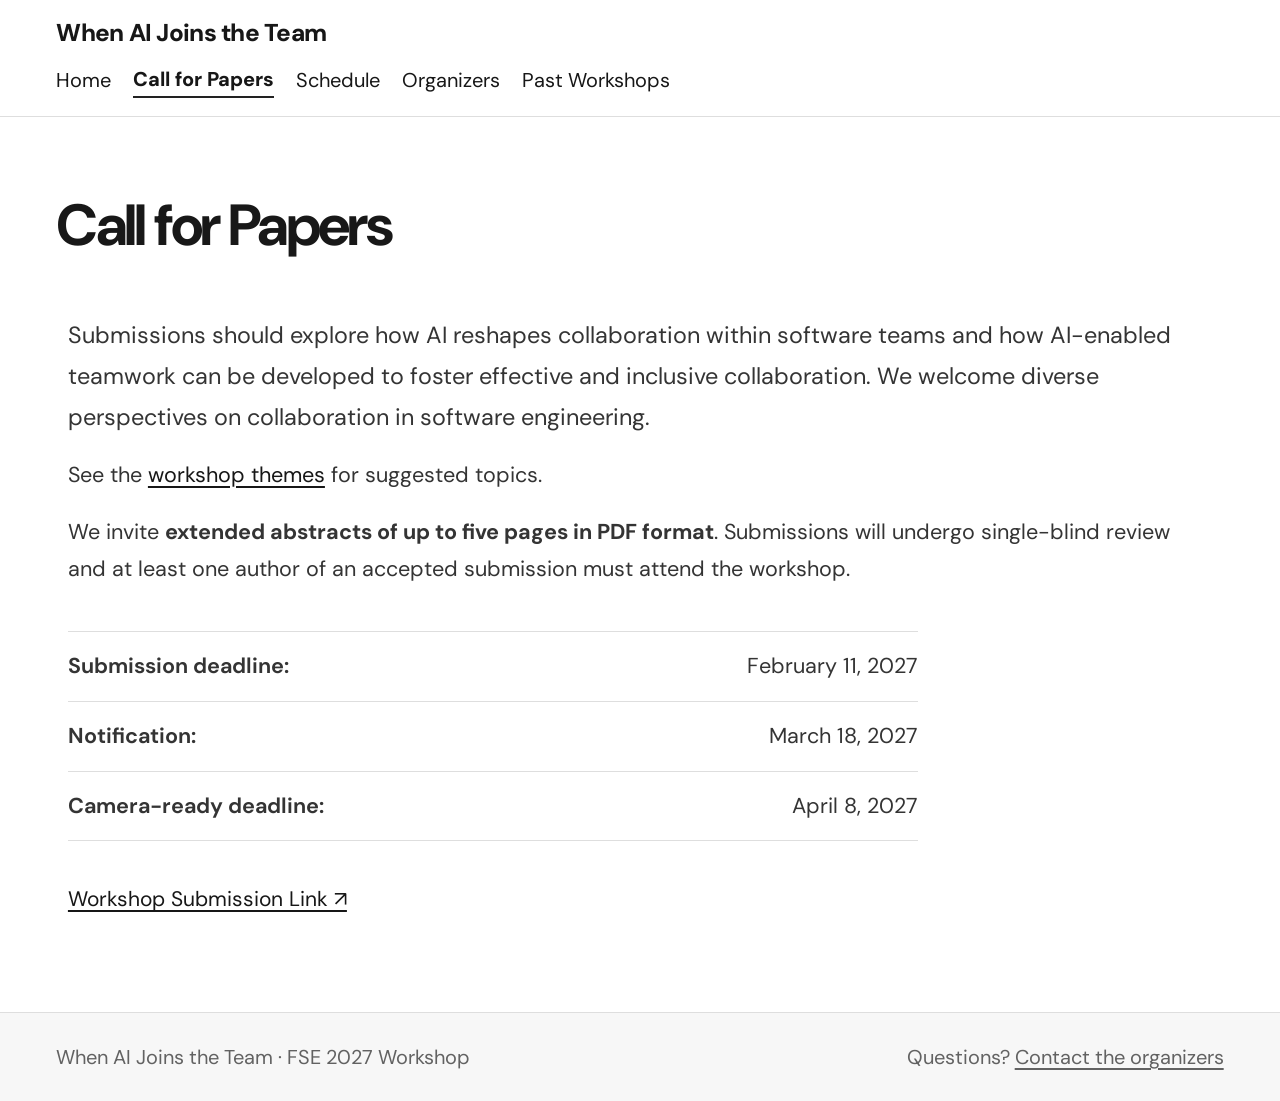
==== call-for-papers.html @ 19bbfbdb "website but not past workshops" ====
<!DOCTYPE html>

<html lang="en"><head><meta charset="utf-8"/><meta content="width=device-width,initial-scale=1" name="viewport"/><meta content="When AI Joins the Team: Rethinking Collaboration in Software Engineering, proposed FSE 2027 workshop." name="description"/><title>Call for Papers | When AI Joins the Team</title><style>@import url('https://fonts.googleapis.com/css2?family=DM+Sans:wght@400;500;600;700;800&display=swap');
:root{--ink:#181818;--body:#343434;--muted:#626262;--line:#dedede;--soft:#fafafa;--white:#fff}
*{box-sizing:border-box}html{scroll-behavior:smooth}body{margin:0;background:var(--white);color:var(--body);font:18px/1.72 'DM Sans',Arial,sans-serif}a{color:#171717;text-underline-offset:4px}a:hover{text-decoration-thickness:2px}.container{max-width:1100px;margin:auto;padding:0 28px}.topbar{background:#fff;border-bottom:1px solid var(--line);position:sticky;top:0;z-index:20}.nav{min-height:82px;display:flex;justify-content:space-between;align-items:center;gap:25px}.brand{font-weight:800;font-size:1.08rem;line-height:1.3;text-decoration:none;letter-spacing:-.03em;max-width:270px}.nav-links{display:flex;gap:13px 20px;flex-wrap:wrap;align-items:center;font-size:.94rem}.nav-links a{text-decoration:none;white-space:nowrap}.nav-links a[aria-current=page]{font-weight:800;border-bottom:2px solid #222}.nav-links a:hover{text-decoration:underline}.hero{padding:98px 0 90px;background:var(--soft);border-bottom:1px solid var(--line)}.kicker{font-size:.82rem;font-weight:800;letter-spacing:.12em;text-transform:uppercase;color:var(--muted);margin:0 0 22px}.hero h1{font-size:clamp(2.8rem,5vw,4.8rem);letter-spacing:-.05em;line-height:1.14;max-width:940px;margin:0 0 26px;color:var(--ink)}.hero h1 span{display:block;font-size:.67em;font-weight:600;margin-top:10px}.lead{font-size:clamp(1.35rem,2.2vw,1.75rem);line-height:1.55;font-weight:500;max-width:830px;margin:0 0 28px}.meta{display:flex;flex-wrap:wrap;gap:10px;margin-top:28px}.chip{font-size:.91rem;background:#fff;border:1px solid var(--line);border-radius:99px;padding:7px 14px}.page-heading{padding:75px 0 48px;background:var(--soft);border-bottom:1px solid var(--line)}.page-heading h1{font-size:clamp(2.7rem,4vw,4rem);line-height:1.16;letter-spacing:-.045em;color:var(--ink);margin:0 0 15px}.page-heading p{max-width:800px;font-size:1.2rem;margin:0}main section{padding:64px 0}h2{font-size:2.15rem;line-height:1.2;letter-spacing:-.035em;color:var(--ink);margin:0 0 24px}h3{font-size:1.35rem;line-height:1.3;color:var(--ink);margin:0 0 12px}p{margin:0 0 19px}.abstract,.intro,.section-intro{max-width:900px;font-size:1.12rem}.grid{display:grid;grid-template-columns:repeat(3,minmax(0,1fr));gap:18px;margin-top:28px}.tile{padding:27px;border:1px solid var(--line);border-radius:8px;background:#fafafa}.tile:nth-child(even){background:#ededed}.tile p{margin-bottom:0}.tile h3{font-size:1.24rem}.organizer{display:grid;grid-template-columns:145px minmax(0,1fr);gap:30px;border-top:1px solid var(--line);padding:35px 0}.organizer-photo{width:145px;height:168px;object-fit:cover;object-position:center top;border-radius:6px;border:1px solid var(--line)}.organizer-copy{min-width:0}.affiliation,.small{color:var(--muted)}.contact-links{font-size:1rem}.schedule{border-collapse:collapse;width:100%;margin-top:26px}.schedule td{padding:16px 14px;border-bottom:1px solid var(--line);vertical-align:top}.schedule td:first-child{font-weight:700;white-space:nowrap;width:220px}.dates{display:grid;gap:10px;margin:28px 0}.dates div{background:#f6f6f6;padding:13px 17px;border-radius:5px}.note{border-left:3px solid #555;background:#fafafa;padding:23px;margin-top:26px}.note .small{font-size:1rem}.submission-link{font-size:1.1rem}.link-card{border:1px solid var(--line);border-radius:8px;padding:28px;background:#fafafa;margin:15px 0}.link-card:nth-child(even){background:#ededed}.link-card h3{margin-bottom:6px}.link-card p{margin:0}.placeholder{color:#6a6a6a;font-style:italic}.home-intro{max-width:890px}.home-intro p{font-size:1.19rem}.feature-list{display:grid;grid-template-columns:repeat(3,1fr);gap:20px;margin:30px 0}.feature{border-top:2px solid #333;padding:19px 0}.feature h3{font-size:1.2rem}.feature p{font-size:1rem}.inline-link{font-weight:700}.bottom-note{padding:35px 0 75px}footer{background:#f7f7f7;border-top:1px solid var(--line);padding:27px 0;font-size:.92rem;color:var(--muted)}footer .container{display:flex;justify-content:space-between;gap:20px;flex-wrap:wrap}footer a{color:var(--muted)}@media(max-width:800px){.nav{align-items:flex-start;padding-top:16px;padding-bottom:16px;flex-direction:column;gap:12px}.nav-links{gap:10px 17px}.hero{padding:65px 0}.page-heading{padding:54px 0 40px}.grid,.feature-list{grid-template-columns:1fr 1fr}.organizer{grid-template-columns:105px minmax(0,1fr);gap:17px}.organizer-photo{width:105px;height:124px}}@media(max-width:560px){body{font-size:17px}.container{padding:0 20px}.grid,.feature-list{grid-template-columns:1fr}.organizer{grid-template-columns:1fr}.organizer-photo{width:135px;height:156px}.schedule td:first-child{width:auto;white-space:normal}.schedule td{padding:13px 8px}main section{padding:48px 0}}
/* Keep navigation readable on narrower desktop screens */
@media(min-width:801px) and (max-width:1200px){.nav{flex-direction:column;align-items:flex-start;padding-top:16px;padding-bottom:16px}.brand{max-width:none}}

/* Wide, fluid and accessible responsive layout */
html {font-size: 20px;}
body {font-size: 1.08rem; line-height: 1.7; overflow-x: hidden;}
.container {width: min(94%, 1720px); max-width: none; padding-inline: clamp(12px, 1.4vw, 30px); margin-inline: auto;}
.nav {min-height: 92px; gap: 22px;}
.brand {font-size: 1.22rem; max-width: 330px; flex-shrink: 0;}
.nav-links {font-size: 1rem; gap: 12px 22px;}
.hero {padding-block: clamp(65px, 7vw, 130px);}
.hero h1 {font-size: clamp(3.1rem, 5.3vw, 6.4rem); max-width: 1500px;}
.lead {font-size: clamp(1.45rem, 2.3vw, 2.35rem); max-width: 1250px;}
.kicker, .chip {font-size: .95rem;}
.page-heading h1 {font-size: clamp(2.9rem, 4.2vw, 5rem);}
.page-heading p {font-size: 1.3rem; max-width: 1250px;}
main section {padding-block: clamp(55px, 5vw, 100px);}
h2 {font-size: clamp(2.1rem, 2.8vw, 3.25rem);}
h3 {font-size: clamp(1.45rem, 1.65vw, 2rem);}
.abstract,.intro,.section-intro,.home-intro {max-width: 1450px;}
.abstract,.intro,.section-intro,.home-intro p {font-size: 1.17rem;}
.grid {grid-template-columns: repeat(3,minmax(0,1fr)); gap: clamp(15px,1.5vw,28px);}
.tile {padding: clamp(24px,2vw,38px);}
.tile h3 {font-size: 1.42rem;}
.feature-list {gap: clamp(18px,2vw,35px);}
.feature h3 {font-size: 1.45rem;}
.feature p,.contact-links,.submission-link {font-size: 1.1rem;}
.organizer {grid-template-columns: 190px minmax(0,1fr); gap: 38px;}
.organizer-photo {width: 190px; height: 220px;}
.schedule td {padding: 21px 18px;}
footer {font-size: 1rem;}
@media (max-width: 1320px) {
  .nav {flex-direction:column; align-items:flex-start; padding-block: 18px; gap:12px;}
  .brand {max-width:none;}
  .nav-links {gap: 10px 22px;}
}
@media (max-width: 950px) {
  html {font-size: 18px;}
  .container {width: 96%; padding-inline: 16px;}
  .grid,.feature-list {grid-template-columns:repeat(2,minmax(0,1fr));}
  .hero h1 {font-size: clamp(2.6rem,6vw,4.5rem);}
  .organizer {grid-template-columns: 145px minmax(0,1fr);}
  .organizer-photo {width:145px;height:170px;}
}
@media (max-width: 600px) {
  html {font-size: 17px;}
  .container {width:100%; padding-inline:20px;}
  .topbar {position:static;}
  .nav-links {font-size: .99rem; gap:10px 16px;}
  .hero {padding-block: 55px;}
  .hero h1 {font-size: clamp(2.45rem,10vw,3.4rem); overflow-wrap:break-word;}
  .lead {font-size:1.3rem;}
  .grid,.feature-list {grid-template-columns:1fr;}
  .organizer {grid-template-columns:1fr;gap:15px;}
  .organizer-photo {width:145px;height:170px;}
  .schedule td {padding:14px 9px;}
  .schedule td:first-child {width: 35%;white-space:normal;}
}
/* Clear English and accessible reading widths */
 p,li {line-height:1.75;} .home-intro p {max-width: 78ch;} .deadline-banner {margin-top:22px;display:inline-block;background:#fff;border:2px solid #292929;border-radius:7px;padding:14px 22px;font-size:clamp(1.05rem,1.6vw,1.4rem);color:#171717;} .deadline-banner strong{font-weight:800;} @media(max-width:600px){.deadline-banner{display:block;padding:13px 16px;}}

/* Refined submission date: elegant informational strip */
.deadline-banner{display:flex;align-items:center;gap:clamp(14px,2vw,28px);width:fit-content;max-width:100%;margin-top:32px;padding:18px 26px;background:#f0f0f0;border:1px solid #d8d8d8;border-left:5px solid #272727;border-radius:4px;color:#1b1b1b;box-shadow:none;}
.deadline-banner .deadline-label{font-size:.85rem;font-weight:700;letter-spacing:.075em;text-transform:uppercase;color:#505050;}
.deadline-banner .deadline-date{font-size:clamp(1.25rem,2vw,1.8rem);font-weight:800;line-height:1.25;letter-spacing:-.02em;}
.home-abstract{background:#fff;} .home-abstract .abstract{max-width:1400px;font-size:clamp(1.1rem,1.35vw,1.32rem);line-height:1.85;}
.home-abstract .abstract p{max-width:95ch;}
@media(max-width:600px){.deadline-banner{display:flex;flex-direction:column;align-items:flex-start;gap:5px;width:100%;padding:16px 18px;}}

/* Call for Papers: uncluttered editorial presentation */
.page-heading{background:#fff;border-bottom:0;padding-bottom:24px}
.page-heading h1{margin-bottom:12px}
main section{padding-top:20px}
main section .container{max-width:1180px}
.simple-dates{margin:42px 0 40px;max-width:850px}
.simple-dates>div{display:flex;justify-content:space-between;align-items:baseline;gap:18px;padding:16px 0;border-bottom:1px solid #dedede}
.simple-dates>div:first-child{border-top:1px solid #dedede}
.simple-dates strong{font-weight:650}
.simple-submission{max-width:1050px;padding:0;margin:30px 0;background:none;border:0}
.simple-submission>strong{display:block;font-size:1.3rem;color:#181818;margin-bottom:12px}
.simple-submission p{margin-bottom:14px}
.simple-submission .submission-link{font-size:1.05rem}
@media(max-width:600px){.simple-dates>div{display:block}.simple-dates strong{display:block}}
</style></head><body><header class="topbar"><nav aria-label="Main navigation" class="container nav"><a class="brand" href="index.html">When AI Joins the Team</a><div class="nav-links"><a href="index.html">Home</a><a aria-current="page" href="call-for-papers.html">Call for Papers</a><a href="schedule.html">Schedule</a><a href="organizers.html">Organizers</a><a href="past-workshops.html">Past Workshops</a></div></nav></header><main><div class="page-heading"><div class="container"><h1>Call for Papers</h1></div></div><section><div class="container">

<p class="intro">Submissions should explore how AI reshapes collaboration within software teams and how AI-enabled teamwork can be developed to foster effective and inclusive collaboration. We welcome diverse perspectives on collaboration in software engineering.</p>
<p>See the <a href="about.html">workshop themes</a> for suggested topics.</p>
<p>We invite <strong>extended abstracts of up to five pages in PDF format</strong>. Submissions will undergo single-blind review and at least one author of an accepted submission must attend the workshop.</p>
<div class="simple-dates"><div><strong>Submission deadline:</strong> February 11, 2027</div><div><strong>Notification:</strong> March 18, 2027</div><div><strong>Camera-ready deadline:</strong> April 8, 2027</div></div>
<div class="simple-submission">
<p class="submission-link"><a href="https://fse27workshops.hotcrp.com/" rel="noopener noreferrer" target="_blank">Workshop Submission Link ↗</a></p>
</div>
</div></section></main><footer><div class="container"><span>When AI Joins the Team · FSE 2027 Workshop</span><span>Questions? <a href="mailto:samason@nsu.edu">Contact the organizers</a></span></div></footer></body></html>
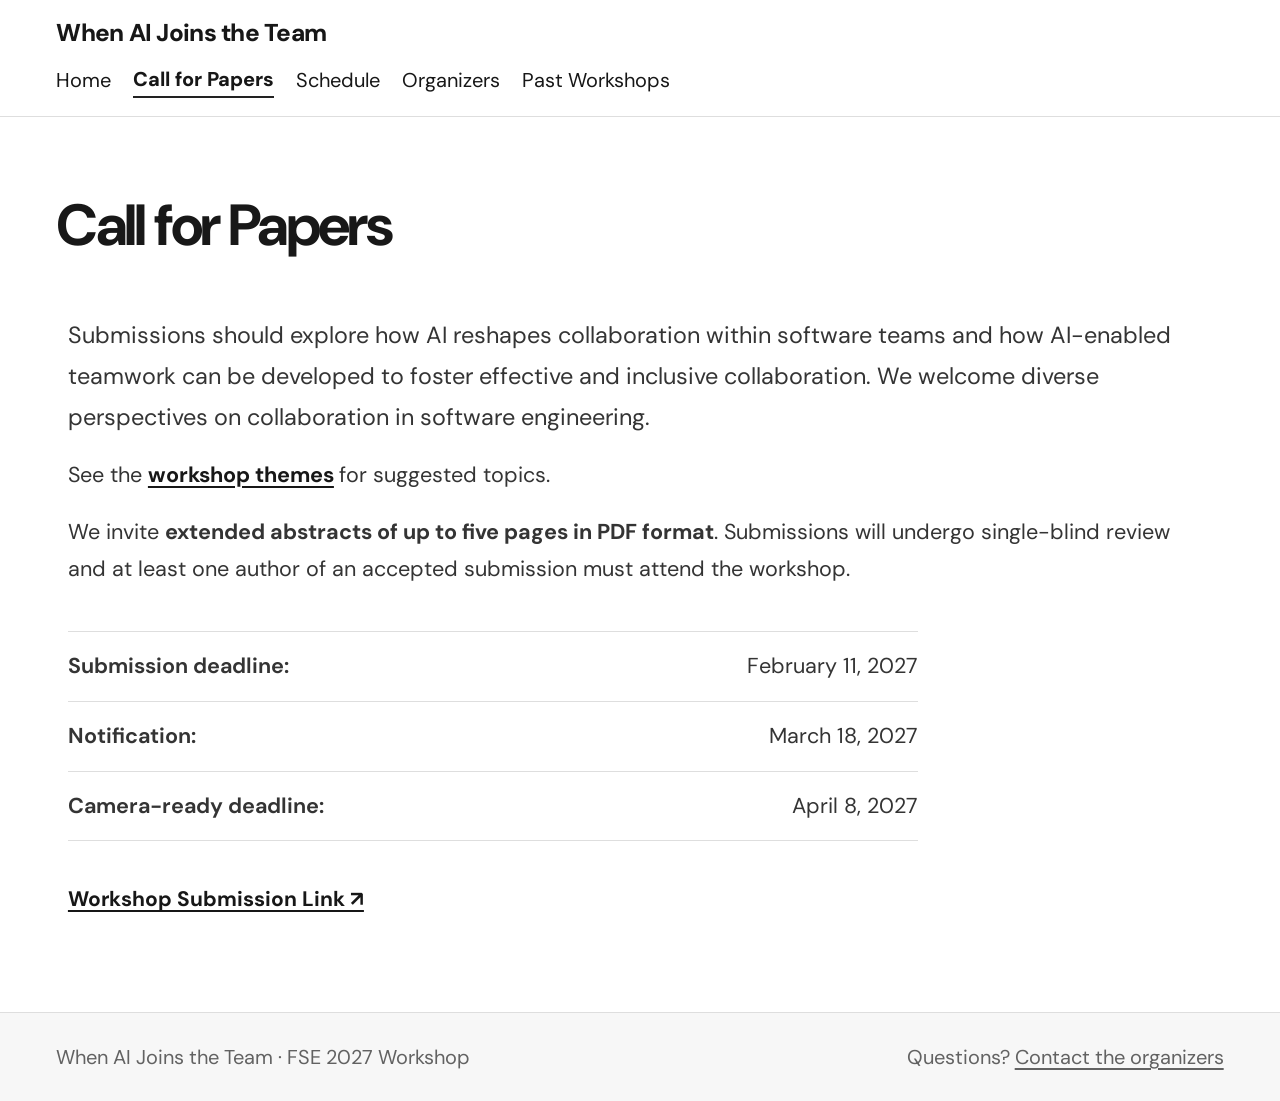
==== commit 3ba25b45: "updates to webiste" ====
--- a/call-for-papers.html
+++ b/call-for-papers.html
@@ -89,10 +89,10 @@
 </style></head><body><header class="topbar"><nav aria-label="Main navigation" class="container nav"><a class="brand" href="index.html">When AI Joins the Team</a><div class="nav-links"><a href="index.html">Home</a><a aria-current="page" href="call-for-papers.html">Call for Papers</a><a href="schedule.html">Schedule</a><a href="organizers.html">Organizers</a><a href="past-workshops.html">Past Workshops</a></div></nav></header><main><div class="page-heading"><div class="container"><h1>Call for Papers</h1></div></div><section><div class="container">
 
 <p class="intro">Submissions should explore how AI reshapes collaboration within software teams and how AI-enabled teamwork can be developed to foster effective and inclusive collaboration. We welcome diverse perspectives on collaboration in software engineering.</p>
-<p>See the <a href="about.html">workshop themes</a> for suggested topics.</p>
+<p>See the <strong><a href="about.html">workshop themes</a> </strong>for suggested topics.</p>
 <p>We invite <strong>extended abstracts of up to five pages in PDF format</strong>. Submissions will undergo single-blind review and at least one author of an accepted submission must attend the workshop.</p>
 <div class="simple-dates"><div><strong>Submission deadline:</strong> February 11, 2027</div><div><strong>Notification:</strong> March 18, 2027</div><div><strong>Camera-ready deadline:</strong> April 8, 2027</div></div>
 <div class="simple-submission">
-<p class="submission-link"><a href="https://fse27workshops.hotcrp.com/" rel="noopener noreferrer" target="_blank">Workshop Submission Link ↗</a></p>
+<p class="submission-link"><strong><a href="https://fse27workshops.hotcrp.com/" rel="noopener noreferrer" target="_blank">Workshop Submission Link ↗</a></strong></p>
 </div>
 </div></section></main><footer><div class="container"><span>When AI Joins the Team · FSE 2027 Workshop</span><span>Questions? <a href="mailto:samason@nsu.edu">Contact the organizers</a></span></div></footer></body></html>
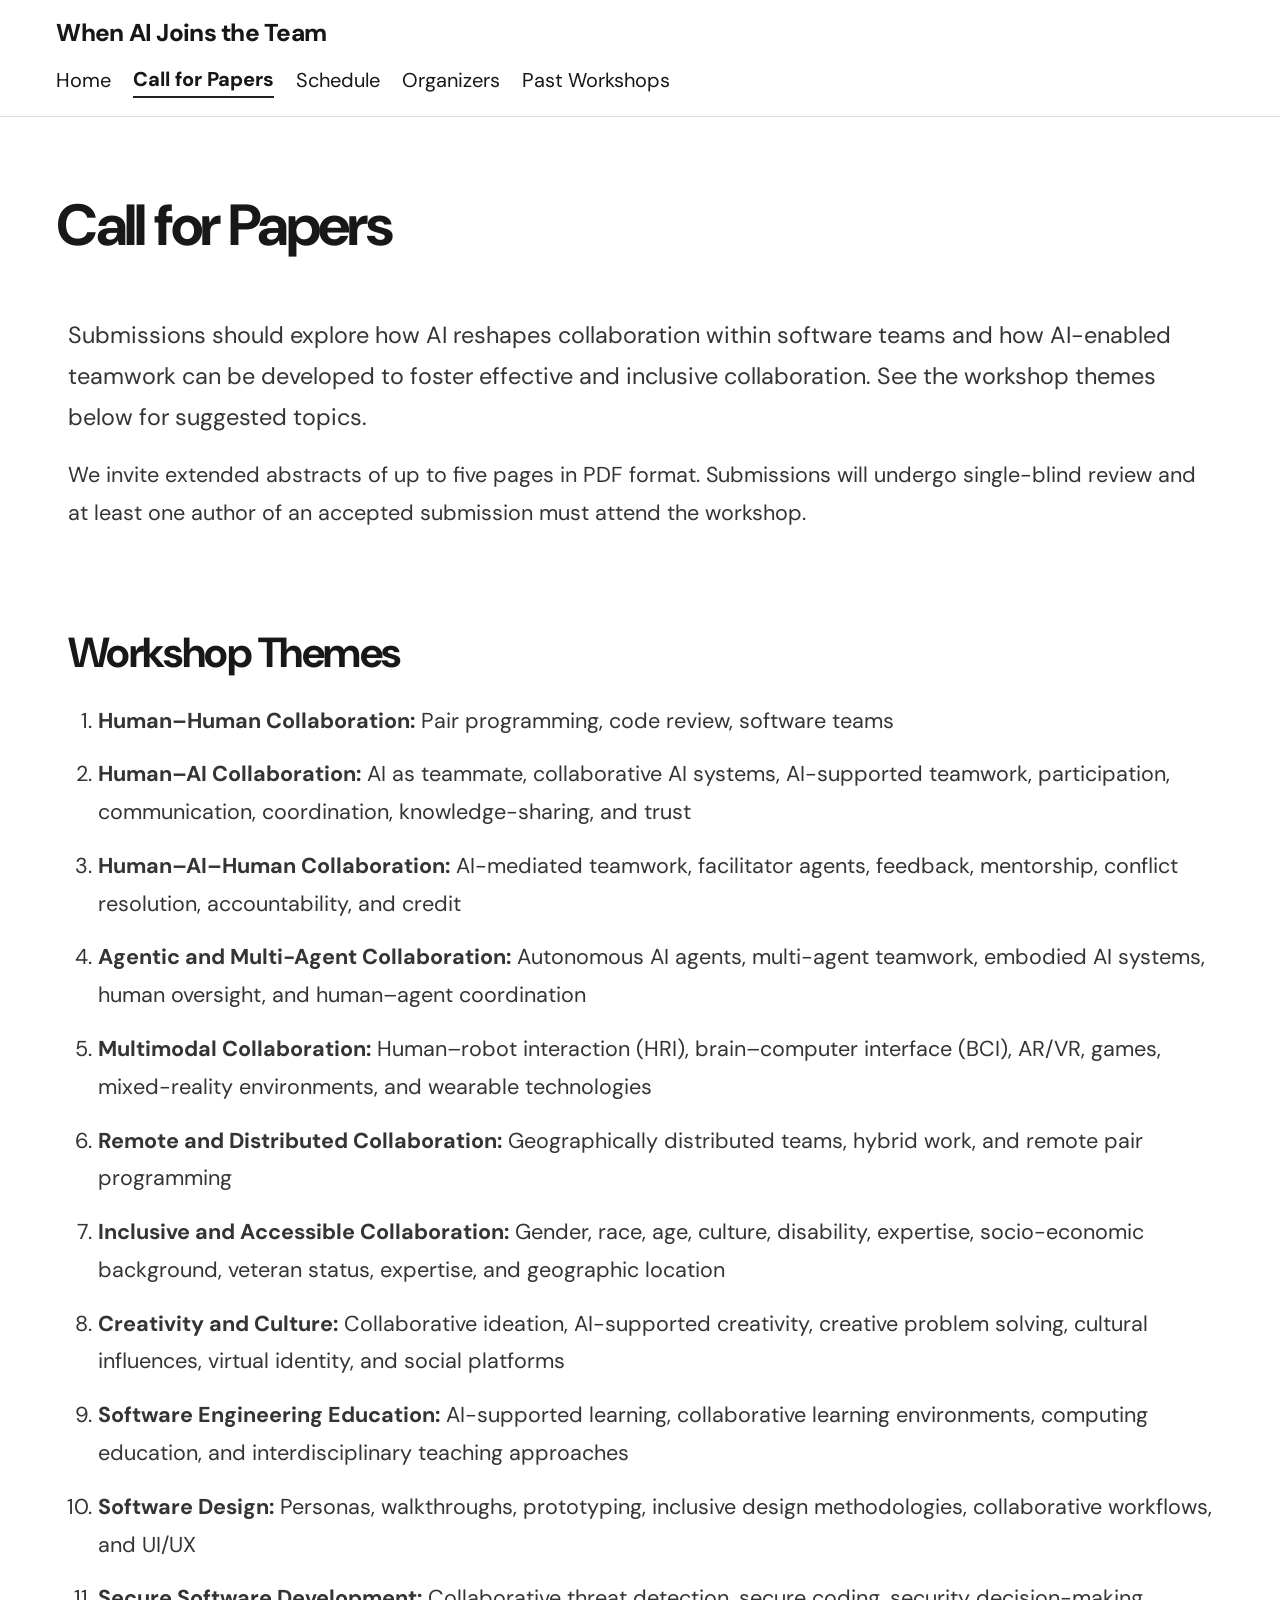
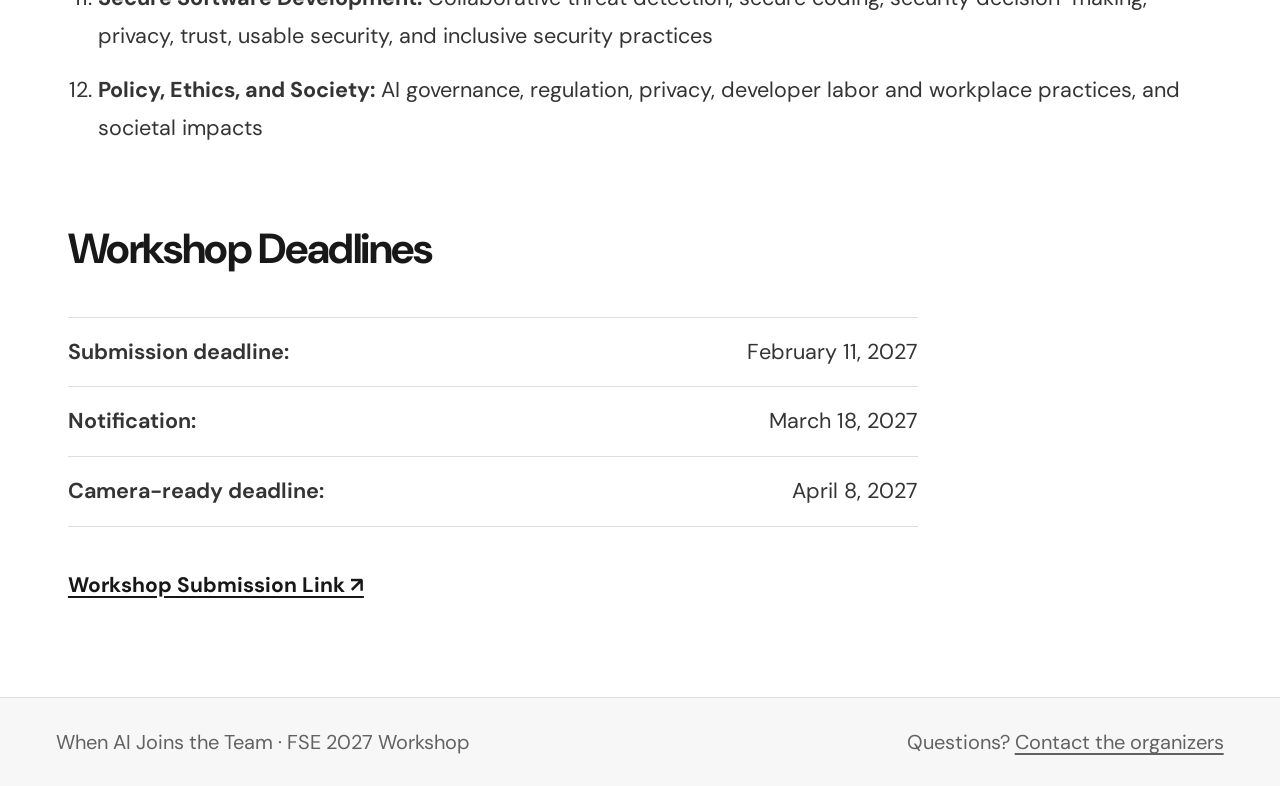
==== commit 201594f9: "completed website minor styling issues" ====
--- a/call-for-papers.html
+++ b/call-for-papers.html
@@ -86,12 +86,109 @@
 .simple-submission p{margin-bottom:14px}
 .simple-submission .submission-link{font-size:1.05rem}
 @media(max-width:600px){.simple-dates>div{display:block}.simple-dates strong{display:block}}
+.workshop-themes {
+    margin: 40px 0;
+}
+
+.workshop-themes ol {
+    padding-left: 30px;
+}
+
+.workshop-themes li {
+    margin-bottom: 16px;
+    line-height: 1.75;
+}
 </style></head><body><header class="topbar"><nav aria-label="Main navigation" class="container nav"><a class="brand" href="index.html">When AI Joins the Team</a><div class="nav-links"><a href="index.html">Home</a><a aria-current="page" href="call-for-papers.html">Call for Papers</a><a href="schedule.html">Schedule</a><a href="organizers.html">Organizers</a><a href="past-workshops.html">Past Workshops</a></div></nav></header><main><div class="page-heading"><div class="container"><h1>Call for Papers</h1></div></div><section><div class="container">
 
-<p class="intro">Submissions should explore how AI reshapes collaboration within software teams and how AI-enabled teamwork can be developed to foster effective and inclusive collaboration. We welcome diverse perspectives on collaboration in software engineering.</p>
-<p>See the <strong><a href="about.html">workshop themes</a> </strong>for suggested topics.</p>
-<p>We invite <strong>extended abstracts of up to five pages in PDF format</strong>. Submissions will undergo single-blind review and at least one author of an accepted submission must attend the workshop.</p>
-<div class="simple-dates"><div><strong>Submission deadline:</strong> February 11, 2027</div><div><strong>Notification:</strong> March 18, 2027</div><div><strong>Camera-ready deadline:</strong> April 8, 2027</div></div>
+<p class="intro">Submissions should explore how AI reshapes collaboration within software teams and how AI-enabled teamwork can be developed to foster effective and inclusive collaboration. See the workshop themes below for suggested topics.</p>
+<p>We invite extended abstracts of up to five pages in PDF format. Submissions will undergo single-blind review and at least one author of an accepted submission must attend the workshop.</p>
+
+<br>
+<div class="workshop-themes">
+  <h2>Workshop Themes</h2>
+
+  <ol>
+    <li>
+      <strong>Human–Human Collaboration:</strong>
+      Pair programming, code review, software teams
+    </li>
+
+    <li>
+      <strong>Human–AI Collaboration:</strong>
+      AI as teammate, collaborative AI systems, AI-supported teamwork,
+      participation, communication, coordination, knowledge-sharing,
+      and trust
+    </li>
+
+    <li>
+      <strong>Human–AI–Human Collaboration:</strong>
+      AI-mediated teamwork, facilitator agents, feedback, mentorship,
+      conflict resolution, accountability, and credit
+    </li>
+
+    <li>
+      <strong>Agentic and Multi-Agent Collaboration:</strong>
+      Autonomous AI agents, multi-agent teamwork, embodied AI systems,
+      human oversight, and human–agent coordination
+    </li>
+
+    <li>
+      <strong>Multimodal Collaboration:</strong>
+      Human–robot interaction (HRI), brain–computer interface (BCI),
+      AR/VR, games, mixed-reality environments, and wearable technologies
+    </li>
+
+    <li>
+      <strong>Remote and Distributed Collaboration:</strong>
+      Geographically distributed teams, hybrid work,
+      and remote pair programming
+    </li>
+
+    <li>
+      <strong>Inclusive and Accessible Collaboration:</strong>
+      Gender, race, age, culture, disability, expertise,
+      socio-economic background, veteran status, expertise,
+      and geographic location
+    </li>
+
+    <li>
+      <strong>Creativity and Culture:</strong>
+      Collaborative ideation, AI-supported creativity,
+      creative problem solving, cultural influences,
+      virtual identity, and social platforms
+    </li>
+
+    <li>
+      <strong>Software Engineering Education:</strong>
+      AI-supported learning, collaborative learning environments,
+      computing education, and interdisciplinary teaching approaches
+    </li>
+
+    <li>
+      <strong>Software Design:</strong>
+      Personas, walkthroughs, prototyping, inclusive design
+      methodologies, collaborative workflows, and UI/UX
+    </li>
+
+    <li>
+      <strong>Secure Software Development:</strong>
+      Collaborative threat detection, secure coding,
+      security decision-making, privacy, trust,
+      usable security, and inclusive security practices
+    </li>
+
+    <li>
+      <strong>Policy, Ethics, and Society:</strong>
+      AI governance, regulation, privacy, developer labor
+      and workplace practices, and societal impacts
+    </li>
+  </ol>
+</div>
+
+<br>
+<h2>Workshop Deadlines</h2>
+<div class="simple-dates"><div>
+<strong>Submission deadline:</strong> February 11, 2027</div><div><strong>Notification:</strong> March 18, 2027</div><div><strong>Camera-ready deadline:</strong> April 8, 2027</div></div>
 <div class="simple-submission">
 <p class="submission-link"><strong><a href="https://fse27workshops.hotcrp.com/" rel="noopener noreferrer" target="_blank">Workshop Submission Link ↗</a></strong></p>
 </div>
